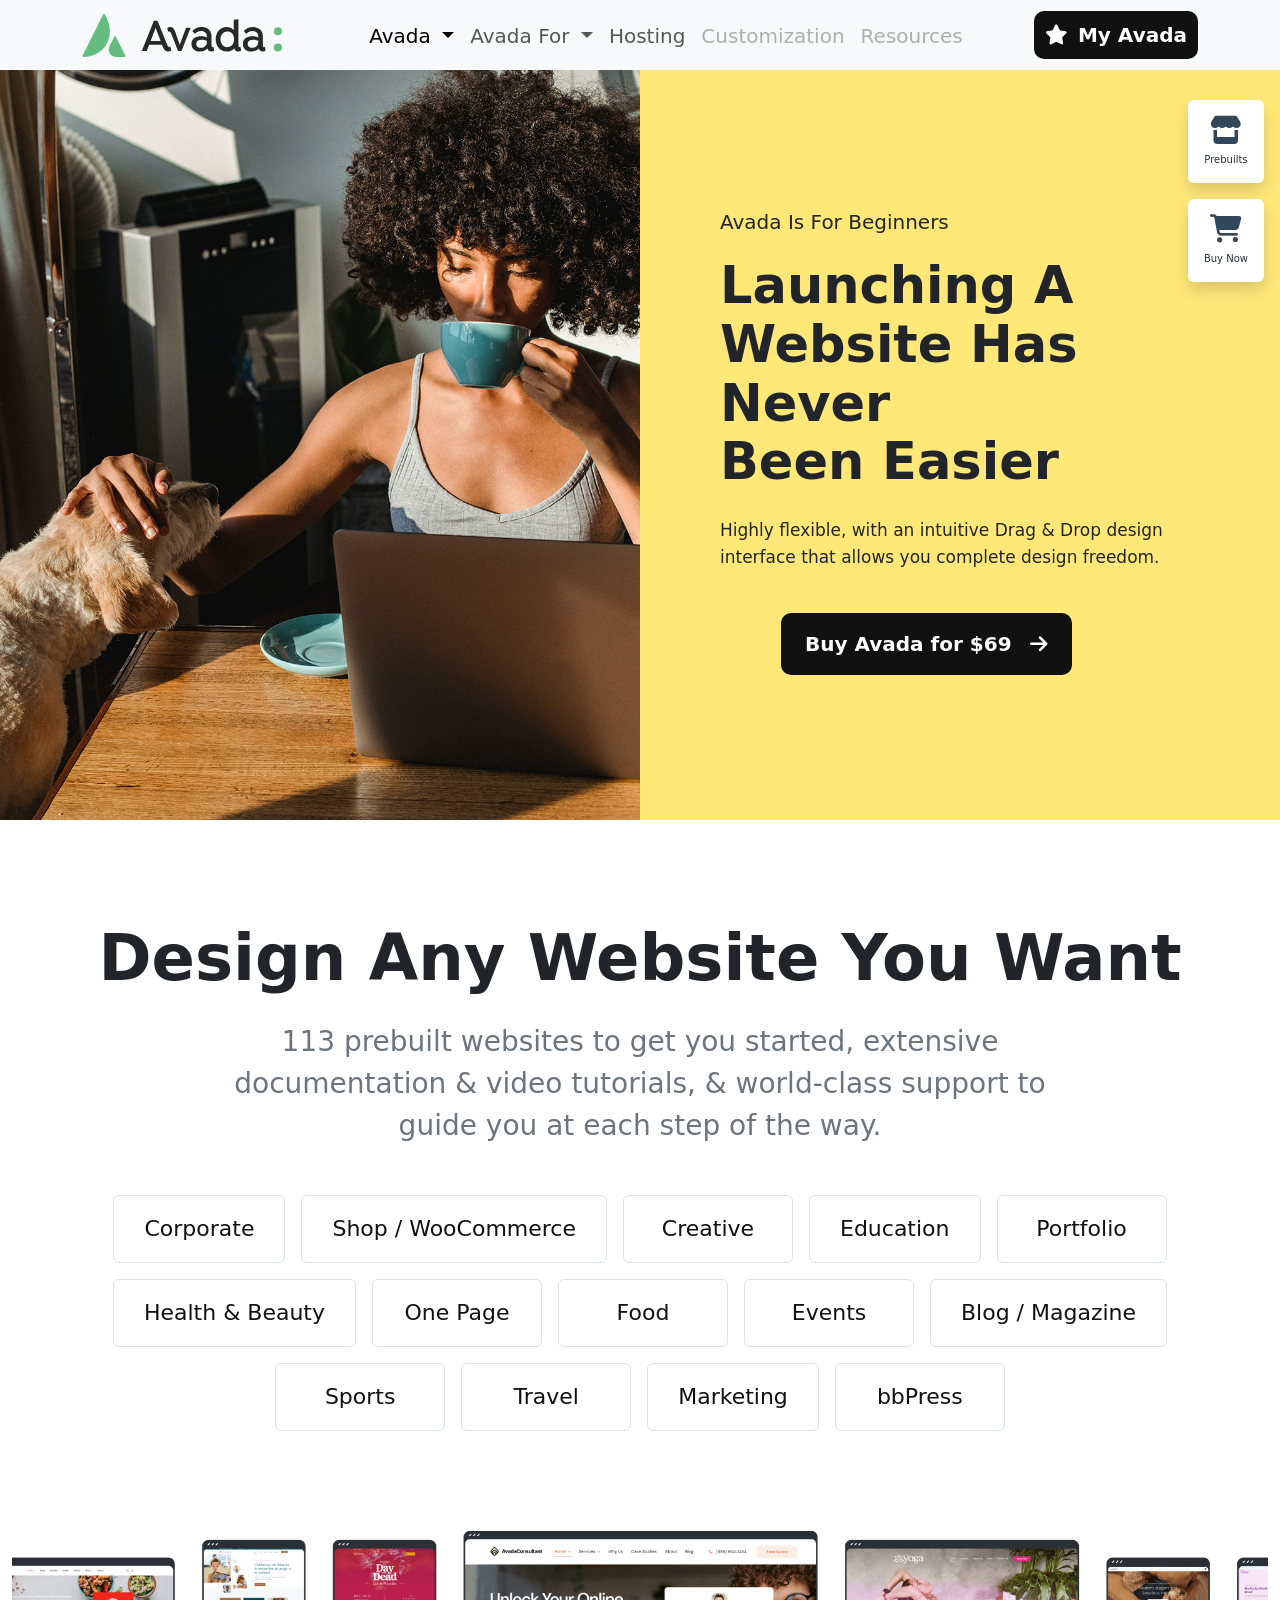
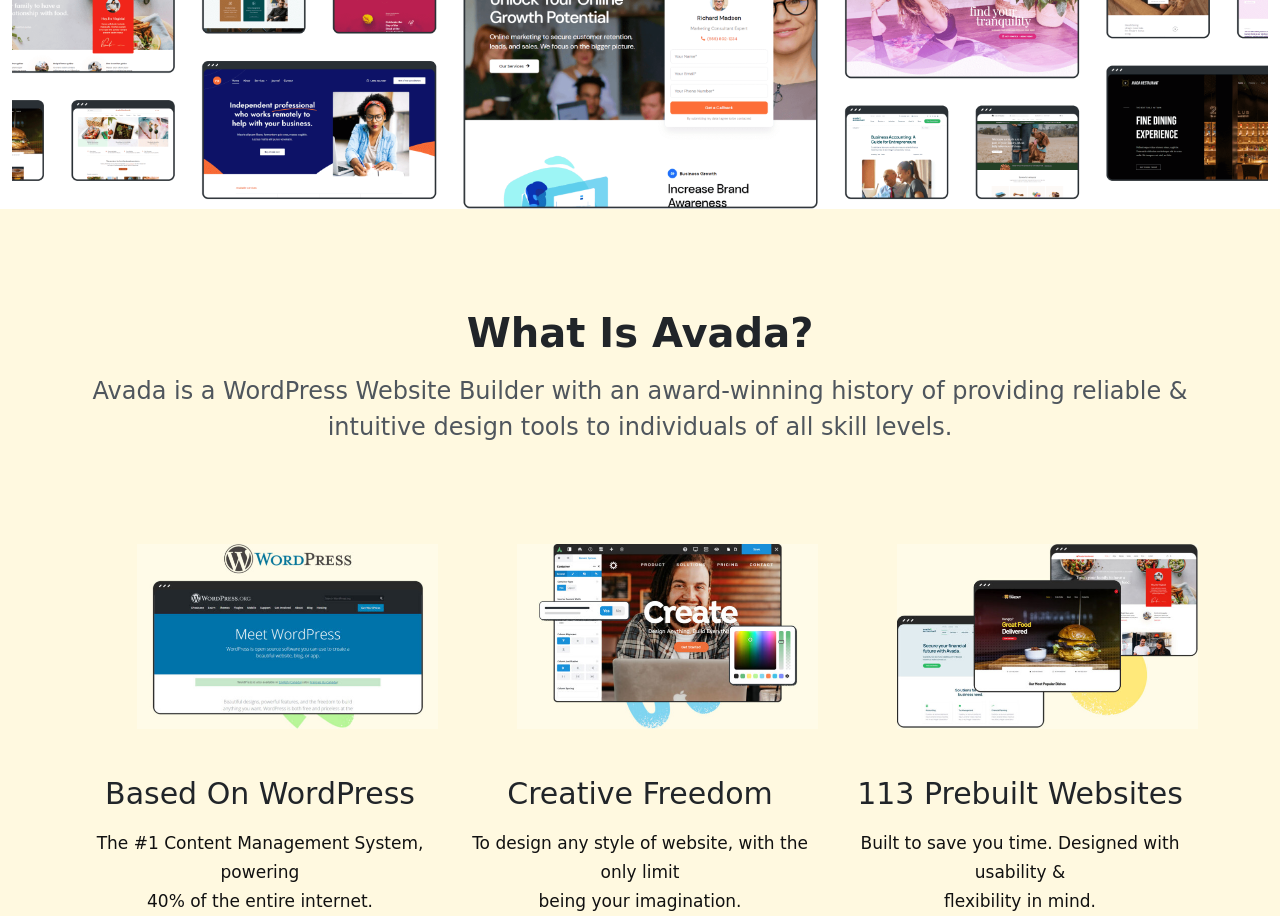
==== beginners.html @ c887afa1 "upadte new page" ====
<!Doctype html>
<html lang="en">

<head>
    <meta charset="utf-8">
    <meta name="viewport" content="width=device-width, initial-scale=1">
    <meta name="description"
        content="Avada - The #1 Selling WordPress Theme. Build beautiful, professional websites with ease. Trusted by over 1,000,000 users.">
    <meta name="keywords" content="Avada, WordPress Theme, Website Builder, Drag and Drop Builder, Responsive Theme">
    <meta name="author" content="Anuj Kandari">
    <meta name="robots" content="index, follow">
    <meta name="theme-color" content="#4CAF50">

    <!-- Bootstrap CSS -->
    <link rel="stylesheet" href="https://cdnjs.cloudflare.com/ajax/libs/font-awesome/6.7.2/css/all.min.css">
    <link href="https://cdn.jsdelivr.net/npm/bootstrap@5.0.2/dist/css/bootstrap.min.css" rel="stylesheet">
    <link rel="stylesheet" href="css/style.css">

    <title>Avada | Website Builder For WordPress & eCommerce Preview - ThemeForest</title>
</head>

<body>

    <!--Navbar section start here -->
    <section>
        <nav class="navbar navbar-expand-lg navbar-light bg-light">
            <div class="container">
                <a class="navbar-brand" href="index.html"><img src="images/avada-logo-svg.svg" class="img-fluid"></a>
                <button class="navbar-toggler" type="button" data-bs-toggle="collapse"
                    data-bs-target="#navbarSupportedContent" aria-controls="navbarSupportedContent"
                    aria-expanded="false" aria-label="Toggle navigation">
                    <span class="navbar-toggler-icon"></span>
                </button>
                <div class="collapse navbar-collapse" id="navbarSupportedContent">
                    <ul class="navbar-nav m-auto mb-2 mb-lg-0">

                        <li class="nav-item dropdown">
                            <a class="nav-link dropdown-toggle active" href="#" id="avadaDropdown" role="button"
                                data-bs-toggle="dropdown" aria-expanded="false">
                                Avada
                            </a>

                            <div class="dropdown-menu p-4 border-0 shadow-lg rounded-4" style="min-width:1100px;">

                                <div class="row">

                                    <!-- Column 1 -->
                                    <div class="col-lg-4">
                                        <a href="live-visual-builder.html" class="text-decoration-none text-dark">
                                            <div class="d-flex mb-4">
                                                <i class="fa-solid fa-wand-magic-sparkles fs-3 me-3 text-success"></i>
                                                <div>
                                                    <h6 class="fw-bold mb-1">Live Visual Builder</h6>
                                                    <small class="text-muted">The only limit is your imagination</small>
                                                </div>
                                            </div>
                                        </a>
                                        <a href="header-builder.html" class="text-decoration-none text-dark">
                                            <div class="d-flex mb-4">
                                                <i class="fa-solid fa-window-maximize fs-3 me-3 text-primary"></i>
                                                <div>
                                                    <h6 class="fw-bold mb-1">Header Builder</h6>
                                                    <small class="text-muted">Build custom header layouts</small>
                                                </div>
                                            </div>
                                        </a>
                                        <a href="footer-builder.html" class="text-decoration-none text-dark">
                                            <div class="d-flex mb-4">
                                                <i class="fa-solid fa-bars fs-3 me-3 text-danger"></i>
                                                <div>
                                                    <h6 class="fw-bold mb-1">Footer Builder</h6>
                                                    <small class="text-muted">Create a footer from scratch</small>
                                                </div>
                                            </div>
                                        </a>
                                        <a href="form-builder.html" class="text-decoration-none text-dark">
                                            <div class="d-flex">
                                                <i class="fa-solid fa-file-lines fs-3 me-3 text-warning"></i>
                                                <div>
                                                    <h6 class="fw-bold mb-1">Form Builder</h6>
                                                    <small class="text-muted">Forms that work effectively</small>
                                                </div>

                                            </div>
                                        </a>
                                        <a href="setup-wizard.html" class="text-decoration-none text-dark">
                                            <div class="d-flex">
                                                <i class="fa-solid fa-square-check fs-3 me-2"></i>
                                                <div>
                                                    <h6 class="fw-bold mb-1">Setup Wizard</h6>
                                                    <small class="text-muted">Build websites on the fly, and
                                                        fast</small>
                                                </div>

                                            </div>
                                        </a>
                                    </div>


                                    <!-- Column 2 -->
                                    <div class="col-lg-4">
                                        <a href="layout-builder.html" class="text-decoration-none text-dark">
                                            <div class="d-flex mb-4">
                                                <i class="fa-solid fa-layer-group fs-3 me-3 text-info"></i>
                                                <div>
                                                    <h6 class="fw-bold mb-1">Layout Builder</h6>
                                                    <small class="text-muted">Build stylish layouts</small>
                                                </div>
                                            </div>
                                        </a>
                                        <a href="mega-menu.html" class="text-decoration-none text-dark">
                                            <div class="d-flex mb-4">
                                                <i class="fa-solid fa-list fs-3 me-3 text-success"></i>
                                                <div>
                                                    <h6 class="fw-bold mb-1">Mega Menu Builder</h6>
                                                    <small class="text-muted">Build a custom mega menu</small>
                                                </div>
                                            </div>
                                        </a>
                                        <a href="woocommerce.html" class="text-decoration-none text-dark">
                                            <div class="d-flex mb-4">
                                                <i class="fa-solid fa-cart-shopping fs-3 me-3 text-primary"></i>
                                                <div>
                                                    <h6 class="fw-bold mb-1">WooCommerce Builder</h6>
                                                    <small class="text-muted">Start selling with Avada</small>
                                                </div>
                                            </div>
                                        </a>
                                        <a href="off-canvas.html" class="text-decoration-none text-dark">
                                            <div class="d-flex">
                                                <i class="fa-regular fa-rectangle-list me-3"></i>
                                                <div>
                                                    <h6 class="fw-bold mb-1">Off-Canvas Builder</h6>
                                                    <small class="text-muted">Captuer your visitors' attention</small>
                                                </div>
                                            </div>
                                        </a>
                                        <a href="performance-wizard.html" class="text-decoration-none text-dark">
                                            <div class="d-flex">
                                                <i class="fa-solid fa-bars-staggered me-3"></i>
                                                <div>
                                                    <h6 class="fw-bold mb-1">Performance Wizard</h6>
                                                    <small class="text-muted">Optimize your website easily</small>
                                                </div>
                                            </div>
                                        </a>
                                    </div>

                                    <!-- Column 3 -->
                                    <div class="col-lg-4">

                                        <div
                                            class="rounded-4 p-3 mb-3 bg-warning-subtle d-flex justify-content-between align-items-center">
                                            <div>
                                                <h6 class="fw-bold mb-1">Elements</h6>
                                                <small>150+ Design Elements</small>
                                            </div>
                                            <i class="fa-solid fa-cubes fs-2"></i>
                                        </div>

                                        <div
                                            class="rounded-4 p-3 mb-3 bg-success-subtle d-flex justify-content-between align-items-center">
                                            <div>
                                                <h6 class="fw-bold mb-1">Prebuilt Websites</h6>
                                                <small>113 Prebuilt Websites</small>
                                            </div>
                                            <i class="fa-solid fa-desktop fs-2"></i>
                                        </div>

                                        <div
                                            class="rounded-4 p-3 mb-3 bg-info-subtle d-flex justify-content-between align-items-center">
                                            <div>
                                                <h6 class="fw-bold mb-1">Avada Studio</h6>
                                                <small>639 Prebuilt Content Items</small>
                                            </div>
                                            <i class="fa-solid fa-laptop-code fs-2"></i>
                                        </div>

                                        <div
                                            class="rounded-4 p-3 bg-primary-subtle d-flex justify-content-between align-items-center">
                                            <div>
                                                <h6 class="fw-bold mb-1">What's New</h6>
                                                <small>Our latest Avada update</small>
                                            </div>
                                            <i class="fa-solid fa-star fs-2"></i>
                                        </div>

                                    </div>
                                    <div class=" col-12 mx-auto">
                                        <button class="button primary-btn w-100 py-4" type="button">
                                            Explore More Features
                                            <i class="fa-solid fa-arrow-right ms-2"></i>
                                        </button>
                                    </div>

                                </div>


                            </div>
                        </li>
                        <li class="nav-item">
                        <li class="nav-item dropdown">

                            <a class="nav-link dropdown-toggle" href="#" id="avadaForDropdown" role="button"
                                data-bs-toggle="dropdown" aria-expanded="false">
                                Avada For
                            </a>

                            <div class="dropdown-menu  avada-mega-menu p-3 border-0 shadow-lg rounded-3"
                                aria-labelledby="avadaForDropdown">

                                <!-- Beginners -->
                                <a href="#" class="d-flex align-items-center justify-content-between 
                                 text-decoration-none text-dark rounded-3 p-4 mb-3" style="background:#ffe879;">

                                    <div>
                                        <h3 class="mb-2">Beginners</h3>
                                        <p class="mb-0 rem-f">
                                            Create your own site with ease
                                        </p>
                                    </div>

                                    <img src="images/avada-for-beginners-menu.webp" class="img-fluid" width="110"
                                        alt="Beginners">
                                </a>


                                <!-- Marketers -->
                                <a href="#" class="d-flex align-items-center justify-content-between
                                  text-decoration-none text-dark rounded-3 p-4 mb-3" style="background:#b2f28f;">

                                    <div>
                                        <h3 class="mb-2">Marketers</h3>
                                        <p class="mb-0 rem-f">
                                            Grow your business fast
                                        </p>
                                    </div>

                                    <img src="images/avada-for-marketers-menu.webp" class="img-fluid" width="110"
                                        alt="Marketers">
                                </a>


                                <!-- Professionals -->
                                <a href="#" class="d-flex align-items-center justify-content-between
                                   text-decoration-none text-dark rounded-3 p-4" style="background:#78cde5;">

                                    <div>
                                        <h3 class="mb-2">Professionals</h3>
                                        <p class="mb-0 rem-f">
                                            Optimize your project workflow
                                        </p>
                                    </div>

                                    <img src="images/avada-for-professionals-menu.webp" class="img-fluid" width="110"
                                        alt="Professionals">
                                </a>

                            </div>

                        </li>
                        </li>

                        <li class="nav-item">
                            <a class="nav-link" href="#">Hosting</a>
                        </li>
                        <li class="nav-item">
                            <a class="nav-link disabled" href="#" tabindex="-1" aria-disabled="true"> Customization</a>
                        </li>
                        <li class="nav-item">
                            <a class="nav-link disabled" href="#" tabindex="-1" aria-disabled="true"> Resources</a>
                        </li>
                    </ul>
                    <div class="star">
                        <a href="#" class="star-btn">
                            <i class="fa-solid fa-star"></i>
                            My Avada
                        </a>
                    </div>
                </div>
            </div>
        </nav>
    </section>
    <!--Navbar section close here -->

    <!-- beginner section start here -->

    <section class="beginner-section">
        <div class="container-fluid p-0">
            <div class="row g-0">

                <div class="col-lg-6 beginner-image">
                </div>
                <div class="col-lg-6 beginner-content">
                    <div class="beginner-inner">
                        <p class="beginner-small-title">
                            Avada Is For Beginners
                        </p>
                        <h1>
                            Launching A<br>
                            Website Has Never<br>
                            Been Easier
                        </h1>
                        <p class="beginner-description">
                            Highly flexible, with an intuitive Drag & Drop design interface
                            that allows you complete design freedom.
                        </p>
                        <div class="btn">
                            <a href="#" class="btn-dark px-4 py-3 ms-md-5">
                                Buy Avada for $69
                                <i class="fa-solid fa-arrow-right ms-2"></i>
                            </a>
                        </div>
                    </div>
                </div>
            </div>
        </div>
    </section>

    <!-- beginner section end here -->

    <!-- begginner-design section start here -->

    <section class="begginer-design">
        <div class="container text-center">
            <h2 class="display-3 fw-bold mb-4">
                Design Any Website You Want
            </h2>
            <p class="fs-3 text-secondary mb-5 mx-auto w-75">
                113 prebuilt websites to get you started, extensive documentation &
                video tutorials, & world-class support to guide you at each step of the way.
            </p>

            <div class="d-flex flex-wrap justify-content-center gap-3">

                <a href="#" class="btn btn-light border category-btn">
                    <span class="button-text">
                        <span>Corporate</span>
                        <span>Corporate</span>
                    </span>
                </a>

                <a href="#" class="btn btn-light border category-btn">
                    <span class="button-text">
                        <span>Shop / WooCommerce</span>
                        <span>Shop / WooCommerce</span>
                    </span>
                </a>

                <a href="#" class="btn btn-light border category-btn">
                    <span class="button-text">
                        <span>Creative</span>
                        <span>Creative</span>
                    </span>
                </a>

                <a href="#" class="btn btn-light border category-btn">
                    <span class="button-text">
                        <span>Education</span>
                        <span>Education</span>
                    </span>
                </a>

                <a href="#" class="btn btn-light border category-btn">
                    <span class="button-text">
                        <span>Portfolio</span>
                        <span>Portfolio</span>
                    </span>
                </a>

                <a href="#" class="btn btn-light border category-btn">
                    <span class="button-text">
                        <span>Health &amp; Beauty</span>
                        <span>Health &amp; Beauty</span>
                    </span>
                </a>

                <a href="#" class="btn btn-light border category-btn">
                    <span class="button-text">
                        <span>One Page</span>
                        <span>One Page</span>
                    </span>
                </a>

                <a href="#" class="btn btn-light border category-btn">
                    <span class="button-text">
                        <span>Food</span>
                        <span>Food</span>
                    </span>
                </a>


                <a href="#" class="btn btn-light border category-btn">
                    <span class="button-text">
                        <span>Events</span>
                        <span>Events</span>
                    </span>
                </a>

                <a href="#" class="btn btn-light border category-btn">
                    <span class="button-text">
                        <span>Blog / Magazine</span>
                        <span>Blog / Magazine</span>
                    </span>
                </a>


                <a href="#" class="btn btn-light border category-btn">
                    <span class="button-text">
                        <span>Sports</span>
                        <span>Sports</span>
                    </span>
                </a>

                <a href="#" class="btn btn-light border category-btn">
                    <span class="button-text">
                        <span>Travel</span>
                        <span>Travel</span>
                    </span>
                </a>

                <a href="#" class="btn btn-light border category-btn">
                    <span class="button-text">
                        <span>Marketing</span>
                        <span>Marketing</span>
                    </span>
                </a>

                <a href="#" class="btn btn-light border category-btn">
                    <span class="button-text">
                        <span>bbPress</span>
                        <span>bbPress</span>
                    </span>
                </a>
            </div>
    </section>

    <!--begginner-design section end here -->

    <!--Image section start here -->

    <sections class="py-5">
        <div class="container-fluid">
            <div class="row">
                <div class="col-md-12">
                    <img src="images/demo-banner-5.webp" class="img-fluid" alt="">
                </div>
            </div>
        </div>
        </section>

        <!-- Image section end here-->

        <!--Avada-image section start here -->

        <section class="avada-imgs">
            <div class="container">
                <div class="row">
                    <div class="col-12">
                        <h2 class="fs-1 text-center fw-bold mb-3">What Is Avada?</h2>
                        <p class="fs-4 text-center f-color mb-5">Avada is a WordPress Website Builder with an
                            award-winning history of providing reliable & <br> intuitive design tools to individuals of
                            all
                            skill levels.</p>
                    </div>
                </div>
                <div class="row row-cols-3 pt-5">
                    <div class="col">
                        <div class="hero-title">
                            <img src="images/wordpress-8-600x369.jpg" class="card-img-top"
                                alt="wordpress_image_begginner">
                            <div class="card-body">
                                <h3 class="card-title text-center mt-4">Based On WordPress</h3>

                                <p class="card-text text-center  mt-3">The #1 Content Management System, powering <br>
                                    40% of
                                    the entire internet.
                                </p>
                            </div>
                        </div>
                    </div>
                    <div class="hero-title">
                        <div class="col">
                            <img src="images/creative-freedom-600x369.jpg" class="card-img-top"
                                alt="creative-freedom-image">
                            <div class="card-body">
                                <h3 class="card-title text-center mt-4">Creative Freedom</h3>
                                <p class="card-text text-center  mt-3">To design any style of website, with the only
                                    limit <br> being your imagination.
                                </p>
                            </div>
                        </div>
                    </div>
                    <div class="hero-title">
                        <div class="col">
                            <img src="images/prebuilt-2-600x369.jpg" class="card-img-top" alt="prebuilt_image">
                            <div class="card-body">
                                <h3 class="card-title text-center mt-4">113 Prebuilt Websites</h3>
                                <p class="card-text text-center mt-3">Built to save you time. Designed with usability &
                                    <br>
                                    flexibility in mind.
                                </p>
                            </div>
                        </div>
                    </div>
                </div>
            </div>
        </section>

        <!-- Avada-image section end here -->

        <!-----------------------------------------------------------  new  code start here ------------------------------------------------>

        <!-- Floating Sidebar Start here -->
        <section>

            <div class="floating-bar position-fixed end-0  me-3">

                <a href="#"
                    class="float-box d-flex flex-column align-items-center justify-content-center bg-white rounded shadow text-decoration-none p-3 mb-3">
                    <i class="fa-solid fa-store fs-3"></i>
                    <span class="small mt-2">Prebuilts</span>
                </a>

                <a href="#"
                    class="float-box d-flex flex-column align-items-center justify-content-center bg-white rounded shadow text-decoration-none p-3">
                    <i class="fa-solid fa-cart-shopping fs-3"></i>
                    <span class="small mt-2">Buy Now</span>
                </a>

            </div>

        </section>
        <!-- Floating Sidebar close here -->

        <!-- footer section start here -->
        <!-- <footer class="footer bg-dark text-white">
        <div class="container">
            <div class="row gy-5">
                <div class="col-lg-3 col-md-6"> -->
        <!-- Logo -->
        <!-- <div class="footer-col footer-logo">
                        <a href="#">
                            <img src="images/avada-logo-light-svg.svg" alt="Avada Logo">
                        </a>

                        <img src="images/avada-million-sales-milestone-ribbon-small-200x67.webp" alt="1 Million Users">
                    </div>

                </div>

                <div class="col-lg-3 col-md-6"> -->
        <!-- Links -->
        <!-- <div class="footer-col">
                        <div class="footer-link">
                            <ul>
                                <li><a href="#">Help Center</a></li>
                                <li><a href="#">Avada Studio</a></li>
                                <li><a href="#">Prebuilt Websites</a></li>
                                <li><a href="#">Reviews</a></li>
                                <li><a href="#">Submit A Ticket</a></li>
                            </ul>
                        </div>
                    </div>
                </div>

                <div class="col-lg-3 col-md-6"> -->
        <!-- Links -->
        <!-- <div class="footer-col">
                        <div class="footer-link">
                            <ul>
                                <li><a href="#">About Us</a></li>
                                <li><a href="#">Careers</a></li>
                                <li><a href="#">Support Policy</a></li>
                                <li><a href="#">Terms And Conditions</a></li>
                                <li><a href="#">Privacy Policy</a></li>
                            </ul>
                        </div>
                    </div>

                </div>

                <div class="col-lg-3 col-md-6"> -->
        <!-- Newsletter -->
        <!-- <div class="footer-col newsletter">

                        <p>
                            Sign up to our newsletter and get all of the latest
                            news and updates.
                        </p>

                        <form class="subscribe-form">
                            <input type="email" placeholder="Your email *">
                            <button type="submit">Subscribe</button>
                        </form>
                    </div>
                </div>
            </div> -->
        <!--copyright raw-->

        <!-- <div class="row align-items-center pt-5 mt- border-top">

                <div class="col-lg-8 text-center text-lg-end"> -->
        <!-- Copyright -->
        <!-- <div class="footer-bottom">
                        <div class="copyright">
                            © Copyright 2012–2026 .
                            <a href="#">Avada</a> is a
                            <a href="#">Website Builder</a> for
                            <a href="#">WordPress</a> and
                            <a href="#">eCommerce</a>
                            All Rights Reserved .
                            Developed by <a href="#">ThemeFusion</a>
                        </div>
                    </div>
                </div>

                <div class="col-lg-4 text-center text-lg-start"> -->
        <!-- Social Icons -->
        <!-- <div class="social-icons">
                        <a href="#"><i class="fa-brands fa-facebook-f"></i></a>
                        <a href="#"><i class="fa-brands fa-x-twitter"></i></a>
                        <a href="#"><i class="fa-brands fa-instagram"></i></a>
                        <a href="#"><i class="fa-brands fa-youtube"></i></a>
                    </div>
                </div>

            </div>
        </div>

    </footer> -->
        <!-- footer section start here -->

        <!-- Optional JavaScript; choose one of the two! -->

        <!-- Option 1: Bootstrap Bundle with Popper -->
        <script src="https://cdn.jsdelivr.net/npm/bootstrap@5.0.2/dist/js/bootstrap.bundle.min.js"></script>
        <script src="script/script.js"></script>

        <!-- Option 2: Separate Popper and Bootstrap JS -->
        <!--
    <script src="https://cdn.jsdelivr.net/npm/@popperjs/core@2.9.2/dist/umd/popper.min.js" integrity="sha384-IQsoLXl5PILFhosVNubq5LC7Qb9DXgDA9i+tQ8Zj3iwWAwPtgFTxbJ8NT4GN1R8p" crossorigin="anonymous"></script>
    <script src="https://cdn.jsdelivr.net/npm/bootstrap@5.0.2/dist/js/bootstrap.min.js" integrity="sha384-cVKIPhGWiC2Al4u+LWgxfKTRIcfu0JTxR+EQDz/bgldoEyl4H0zUF0QKbrJ0EcQF" crossorigin="anonymous"></script>
    -->
</body>

</html>
---- css/style.css ----
* {
    padding: 0;
    margin: 0;
    box-sizing: border-box;
}

body {
    text-decoration: none;
    background-color: #fff;
}

.navbar-brand img {
    width: 200px;
    height: auto;
}

.nav-item {
    font-size: 20px;
}

.col-md-5 h1 {
    font-size: 69px;
    font-weight: bold;
    color: #000;
}

.col-md-5 p {
    font-size: 21px;
    margin-top: 25px;
}

#typing {
    color: #050000;
    display: inline-block;
    transition: .4s;
}


.star {
    text-align: right;
}

.star-btn {
    display: inline-flex;
    gap: 10px;
    align-items: center;
    padding: 9px 11px;
    background: #111;
    color: #fff;
    text-decoration: none;
    font-size: 20px;
    font-weight: bold;
    border-radius: 10px;
}

.star a:hover {
    color: #fff;
}

.star-btn i {
    transition: none;
    color: #fff;
}

.star-btn:hover i {
    animation: arrowMove .5s ease;
}

@keyframes arrowMove {

    0% {
        transform: translateX(0);
        opacity: 1;
    }

    45% {
        transform: translateX(18px);
        opacity: 0;
    }

    46% {
        transform: translateX(-18px);
        opacity: 0;
    }

    100% {
        transform: translateX(0);
        opacity: 1;
    }

}


.start {
    text-align: left;
}

.btn-start {
    display: inline-flex;
    gap: 10px;
    align-items: center;
    padding: 16px 17px;
    background: #111;
    color: #fff;
    text-decoration: none;
    font-size: 25px;
    font-weight: bold;
    border-radius: 10px;
    margin-top: 30px;
}

.btn-start i {
    transition: none;
    color: #fff;
}

.btn-start:hover i {
    animation: arrowMove .5s ease;
}

@keyframes arrowMove {

    0% {
        transform: translateX(0);
        opacity: 1;
    }

    45% {
        transform: translateX(18px);
        opacity: 0;
    }

    46% {
        transform: translateX(-18px);
        opacity: 0;
    }

    100% {
        transform: translateX(0);
        opacity: 1;
    }

}

.reviews {
    display: flex;
    gap: 60px;
    margin-top: 50px;
    flex-wrap: wrap;
}

.review-box h2 {
    font-size: 45px;
    font-weight: 700;
    color: #000;
}

.review-box p {
    font-size: 22px;
    color: #111;
    margin-top: 10px;
}

.floating-bar {
    top: 100px;
    right: 20px;
    z-index: 999;
}

.floating-bar span {
    font-size: 10px;
    color: #2a3035;
}


.floating-bar a {
    color: #33475b;

}

.float-box i {
    transition: none;

}

.float-box:hover i {
    animation: floatBox .5s ease;
}

@keyframes floatBox {

    0% {
        transform: translateX(0);
        opacity: 1;
    }

    45% {
        transform: translateX(18px);
        opacity: 0;
    }

    46% {
        transform: translateX(-18px);
        opacity: 0;
    }

    100% {
        transform: translateX(0);
        opacity: 1;
    }

}

.marketing {
    padding-top: 100px;
}

.mar_box {
    max-width: 360px;
    width: 100%;
    background: #ffe979;
    padding: 25px;
    text-align: center;
    font-weight: bold;
    font-size: 25px;
    border-radius: 10px;
    cursor: pointer;
    transition: all .4s ease;
    transform: scale(1);
}

.mar_box:hover {
    transform: translateY(-12px);
}

.mar_img {
    max-width: 350px;
    width: 100%;
    height: 320px;
    margin: auto;
}

.mar_img img {
    width: 100%;
    height: 100%;
    object-fit: contain;
}

.mar_tab {
    display: flex;
    flex-wrap: wrap;
    align-items: center;
    justify-content: center;
    text-align: center;
    gap: 10px;
    margin-top: 20px;
}

.mar_tab a {
    border: 2px solid #e0bb00;
    border-radius: 12px;
    padding: 10px;
    color: #111;
    font-weight: 600;
    font-size: 16px;
    text-decoration: none;
    background-color: #e0bb00;
}

.mar_box.bg_02 {
    background-color: #b7f598;
}

.mar_box.bg_02 .mar_tab a {
    background-color: #65ba3b;
    border: 2px solid #65ba3b;
}

.mar_box.bg_03 {
    background-color: #7ed5f0;
}

.mar_box.bg_03 .mar_tab a {
    background-color: #1698c0;
    border: 2px solid #1698c0;
}

.product-section .nav-pills .nav-link.active,
.product-section .nav-pills .show>.nav-link {
    color: #000;
    background-color: #ccc;
}

.banner a:hover {
    color: #fff;
}

.design {
    padding-top: 100px
}

.design-banner {
    text-align: center;
}

.design-banner img {
    width: 80px;
    margin: auto
}

.design-banner h2 {
    margin-top: 20px;
    font-size: 55px;
    font-weight: bold;
}

.design-banner p {
    margin-top: 20px;
    font-size: 22px;
}

.design-banner img:hover {
    animation: logoHover .4s ease;
}

@keyframes logoHover {

    0% {
        transform: translateX(0);
        opacity: 1;
    }

    45% {
        transform: translateX(30px);
        opacity: 0;
    }

    46% {
        transform: translateX(-30px);
        opacity: 0;
    }

    100% {
        transform: translateX(0);
        opacity: 1;
    }

}

.product-section {
    padding-top: 45px;
}

.product-section .nav-pills .nav-link {
    font-weight: bold;
    margin-bottom: 30px;
    font-size: 17px;
    background: #fff;
    border-radius: 5.25rem;
    color: #333;
}

.builder {
    padding-top: 55px;
}

.builder-text h2 {
    text-align: center;
    font-weight: bold;
    font-size: 50px;
    margin-bottom: 30px;

}

.builder-text p {
    text-align: center;
    font-size: 20px;
}

.element {
    padding: 60px;
}


.element-text h3 {
    font-size: 35px;
    margin-top: 30px;
    margin-bottom: 20px;
}

.element-text p {
    font-size: 18px;
    margin-bottom: 35px;
}

.discover-btn {
    display: inline-flex;
    gap: 10px;
    align-items: center;
    padding: 13px 13px;
    background: #111;
    color: #fff;
    text-decoration: none;
    font-size: 22px;
    font-weight: bold;
    border-radius: 10px;
    margin-top: 45px;
}

.discover-btn i {
    transition: none;
    color: #fff;
}

.discover-btn:hover i {
    animation: arrowMove .5s ease;
}

@keyframes arrowMove {

    0% {
        transform: translateX(0);
        opacity: 1;
    }

    45% {
        transform: translateX(18px);
        opacity: 0;
    }

    46% {
        transform: translateX(-18px);
        opacity: 0;
    }

    100% {
        transform: translateX(0);
        opacity: 1;
    }

}

.element a:hover {
    color: #fff;
}

.discover {
    text-align: center;
    margin: auto;
}

.trust {
    position: relative;
}

.trust::before {
    content: '';
    background: url(/images/shape-bg-9.svg) no-repeat;
    width: 230px;
    height: 230px;
    position: absolute;
}

.background-img p {
    font-size: 22px;
    text-align: center;
    padding-bottom: 100px;
}

.background-img h2 {
    font-size: 48px;
    font-weight: bold;
    margin-bottom: 30px;
    text-align: center;
    line-height: 1.17;
    padding-top: 100px;
}

.document p {
    font-size: 17px;
    line-height: 1.2;
    margin-bottom: 100px;

}

.document h3 {
    font-size: 22px;
    margin-bottom: 30px;

}

.comoom-h img {
    height: 120px;
    margin-bottom: 30px;
}

.team-banner {
    position: relative;
}

/* .team-banner img {
    width: 100%;
    position: absolute;
    right: 113px;
} */

.team-text {
    background: #FFE979;
    padding: 45px;
    min-height: 100%;
    display: flex;
    flex-direction: column;
    justify-content: center;
}

.team-text p {
    font-size: 22px;
    line-height: 1.8;
    color: #222;
}

.square-bird {
    display: flex;
    align-items: center;
    /* gap:20px; */
}

.square-bird img {
    width: 80px;
}

.square-bird h3 {
    font-size: 20px;
    margin-bottom: 8px;
}

.square-bird a {
    font-size: 18px;
}

.faq {
    padding-top: 100px;
}

.question-text h2 {
    font-size: 42px;
    font-weight: 700;
    text-align: center;
    margin-bottom: 75px;
}

.web-display {
    flex-direction: column;
    padding-top: 100px;
}

.web-display .container,
.container-lg,
.container-md,
.container-sm,
.container-xl {
    background-color: #b7f598;
    padding: 35px;
}

.web-display .display-5 {
    font-size: 40px;
    margin-left: 60px;
}

.web-display .lead {
    font-size: 18px;
    font-weight: 400;
    margin-left: 60px;
}

.web-display .text-secondary {
    color: #000 !important;
}

.btn {
    text-align: right;
}

.btn-dark {
    border-radius: 20px;
    display: inline-flex;
    gap: 10px;
    align-items: center;
    padding: 9px 11px;
    margin-left: 55px;
    background: #111;
    color: #fff;
    text-decoration: none;
    font-size: 20px;
    font-weight: bold;
    border-radius: 10px;
}

.btn a:hover {
    color: #fff;
}

.btn-dark i {
    transition: none;
    color: #fff;
}

.btn-dark:hover i {
    animation: arrowMove .5s ease;
}

@keyframes arrowMove {

    0% {
        transform: translateX(0);
        opacity: 1;
    }

    45% {
        transform: translateX(18px);
        opacity: 0;
    }

    46% {
        transform: translateX(-18px);
        opacity: 0;
    }

    100% {
        transform: translateX(0);
        opacity: 1;
    }

}

.build-banner img {
    width: 100px;
}

.bg-dark {
    background-color: #000 !important;
}

.footer-link li a {
    color: #fff;
    text-decoration: none;

}

.footer-col ol,
ul {
    list-style: none;
}



.footer-copy li a {
    text-decoration: none;
}

.footer-bottom a {
    color: #fff;
    text-decoration: underline;
}

.copyright {
    font-size: 11px;
}

.social-icons a {
    color: #fff;

}

.social-icons {
    margin-left: 65px;
}

.border-top {
    border-top: 1px solid #000 !important;
}

.social-icons a:hover {
    color: #65ba3b;
}

.footer-link a:hover {
    color: #65ba3b;
}

.footer-bottom a:hover {
    color: #65ba3b;
}

.subscribe-form {
    display: flex;
}

.subscribe-form :where(button, input) {
    background: #fff;
    padding: 5px 10px;
    border: 0;
}

.subscribe-form button {
    background: #1698c0;
    color: #fff;
}

.subscribe-form button:hover {
    background-color: #65ba3b;
}

.dropdown-menu {
    border: none;
    box-shadow: 0 10px 25px rgba(0, 0, 0, .15);
}

/* .dropdown-menu h6{
    font-weight:700;
    margin-bottom:15px;
}

.dropdown-item{
    padding:8px 0;
} */

/* ===========================
   Avada Mega Menu
=========================== */

.dropdown-menu {
    width: 1100px;
    left: 230px !important;
    right: auto;
    transform: translateX(-50%);
}

/* Left & Middle Items */

.dropdown-menu .d-flex {
    transition: .3s;
    cursor: pointer;
    border-radius: 12px;
    padding: 10px;
}

.dropdown-menu .d-flex:hover {
    background: #f8f9fa;
    transform: translateX(8px);
}

.dropdown-menu h6 {
    font-size: 17px;
    font-weight: 600;
    margin-bottom: 5px;
}

.dropdown-menu small {
    font-size: 13px;
    color: #666;
}

/* Right Side Cards */

.dropdown-menu .rounded-4 {
    border-radius: 18px !important;
    transition: .3s;
    cursor: pointer;
}

.dropdown-menu .rounded-4:hover {
    transform: translateY(-6px);
    box-shadow: 0 15px 35px rgba(0, 0, 0, .15);
}

/* Icons */

.dropdown-menu i {
    transition: .3s;
}

.dropdown-menu .d-flex:hover i {
    transform: scale(1.15);
}

.builder-section {
    padding-top: 25px;
    /* background-color: #FFE979; */
}

.builder-section .align-items-center {
    align-items: center !important;
    background-color: #ffe979;
}

.builder-contant h2,
.website-assets h2 {
    font-weight: 700;
    font-size: 40px;
}

.builder-img img {
    padding-top: 55px;
    margin-right: 50px;
}

.builder-contant p {
    font-weight: 400;
    font-size: 18px;
    margin-top: 20px;
    color: #111;
}

.explainer-btn {
    display: inline-flex;
    gap: 10px;
    align-items: center;
    padding: 14px 20px;
    background: #111;
    color: #fff;
    text-decoration: none;
    font-size: 20px;
    font-weight: bold;
    border-radius: 14px;
    margin-top: 20px;
}

.btn-explainer a:hover {
    color: #fff;
    background-color: #333;
}

.btn-explainer i {
    transition: none;
    color: #fff;
}

.btn-explainer :hover i {
    animation: CIRCLEPLAY .4s ease;
}

@keyframes CIRCLEPLAY {

    0% {
        transform: translateX(0);
        opacity: 1;
    }

    45% {
        transform: translateX(30px);
        opacity: 0;
    }

    46% {
        transform: translateX(-30px);
        opacity: 0;
    }

    100% {
        transform: translateX(0);
        opacity: 1;
    }

}

.gride-card {
    padding-top: 150px;
}

.gride-card .card-img,
.card-img-bottom,
.card-img-top {
    width: 100%;
    padding-left: 55px;
}

.image-frame {
    padding-top: 200px;
}

.image-text h2 {
    text-align: center;
    font-size: 40px;
    font-weight: 700;
}

.image-text p {
    font-size: 22px;
    color: #111;
    margin-top: 20px;
    text-align: center;
}

.visual-image img {
    padding-top: 55px;
}

.intuitive {
    padding-top: 150px;
    padding-bottom: 250px;
}

.image-footer {
    padding-top: 150px;
    padding-bottom: 260px;
    position: relative;

}

.image-footer .align-items-center {
    align-items: center !important;
    background-color: #ffe979;
}

.footer-bg {
    padding-top: 100px;
    background: #000;
    color: #fff;
}

.bannercont {
    position: absolute;
    bottom: -40px;
    left: 0;
    right: 0;
}

.design-header {
    padding-top: 150px;
}

.design-image {
    text-align: center;
}

.design-image img {
    width: 55px;
    margin: auto;
    padding-bottom: 20px;
}

.header-image {
    padding-top: 55px;
    padding-bottom: 350px;
}

.button {
    text-align: center;
}

.primary-btn {

    text-align: center;
    padding: 14px 20px;
    background: #fff;
    color: #000;
    text-decoration: none;
    font-size: 16px;
    font-weight: bold;
    margin-top: 20px;
    ;
    align-items: center;
}

.primary-btn:hover {
    background-color: #b7f598;
}

/* .primary-btn i{
     transition: none;
     color: #fff;
} */

.primary-btn i:hover {
    animation: ArrowMove .4s ease;
}

@keyframes ArrowMove {

    0% {
        transform: translateX(0);
        opacity: 1;
    }

    45% {
        transform: translateX(30px);
        opacity: 0;
    }

    46% {
        transform: translateX(-30px);
        opacity: 0;
    }

    100% {
        transform: translateX(0);
        opacity: 1;
    }

}

.design-image img:hover {
    animation: logoHover .4s ease;
}

@keyframes logoHover {

    0% {
        transform: translateX(0);
        opacity: 1;
    }

    45% {
        transform: translateX(30px);
        opacity: 0;
    }

    46% {
        transform: translateX(-30px);
        opacity: 0;
    }

    100% {
        transform: translateX(0);
        opacity: 1;
    }

}

.hero-title p {
    font-size: 17px;
    color: #111;
}

.form {
    padding-top: 100px;
}

.form-bg {
    background: hsl(48 106% 92% / 1);
}

.form-img img {
    padding-top: 70px;
    padding-bottom: 100px;
}

.form-title h2 {
    font-size: 55px;
}

.form-box {
    padding-bottom: 200px;
}


.design-header .btn-dark {
    margin-left: 0;
    display: block;
    width: 100%;
    text-align: center;
}


.form-range {
    width: 100%;
    height: 75px;
    text-align: center;
}

.form-num {
    padding: 15px 10px 15px 11px;
    width: 8%;
}

.rating {
    display: flex;
    gap: 3px;
}

.rating i {
    font-size: 14px;
    color: #000;
    cursor: pointer;
}

.rating i.active {
    color: #3da985;
}

.hero-text {
    font-size: 55px;
}

.freedom {
    padding-top: 150px;
}

.fs-20 {
    font-size: 50px;
}

.fs-22 {
    font-size: 21px;
}

.additional {
    padding-top: 150px;
    padding-bottom: 50px;
}

.font {
    font-size: 20px;
}

.layout-img {
    max-width: 500px;
    /* height: 200px; */
}

.layout-img img {
    width: 100%;
    height: auto;
}

.m-left {
    margin-left: 185px;
}

.icon {
    font-size: 30px;
}

.avada-cta {
    padding-top: 100px;
}

.layoutcta-img {
    max-width: 520px;
}

.layoutcta-img img {
    max-width: 100%;
    height: auto;
}

#repeatTyping {
    color: #000;
    display: inline-block;
    transition: .3s;
}

.avada-cta a,
.canvas-off a,
.fold-optimization a {
    color: #000;
}

.avada-cta a:hover,
.canvas-off a:hover,
.fold-optimization a:hover {
    color: #65bd7d;
}

.entire-website {
    padding: 100px;
}

.m-size {
    max-width: 250px;
}

.m-size img {
    width: 100%;
    height: auto;
}

.m-top {
    padding-top: 100px;
}

.entire-website a {
    color: #000;
    text-decoration: underline;
}

.line-btn {
    text-align: center;
    margin-right: 45px;
}

.line-btn a:hover {
    color: #65ba3b;
}

.design-control {
    padding-top: 100px;
    background: #ebffe1;
}

.full-design {
    padding-top: 100px;
    background: #ebffe1;
}

.m-bottom {
    margin-bottom: 100px;
}

.full-design .nav-pills .nav-link.active,
.nav-pills .show>.nav-link {
    color: #000;
    background-color: #fff;
}

.full-design .nav-link {
    color: #000;
    font-size: 21px;
    margin-top: 55px;
}

.tools-web {
    padding-top: 100px;
}

.tool-f {
    font-size: 13px;
}

.tool-img {
    max-width: 400px;
    margin-left: 15%;
}

.tool-img img,
.tools-img img {
    width: 100%;
    height: auto;
}

.workflow-title {
    position: relative;
    top: -17px;
}

.box {
    width: 255px;
    margin: 0;
    border: 1px solid #ebfaff;
    padding: 25px;
    text-align: center;
    border-radius: 6px;
}

.box-blue {
    background: #ebfaff;
}

.box-yellow {
    background: #fff9e0;
}

.box h4 {
    font-size: 20px;
}

.box p {
    font-size: 14px;
}

.tools-web a {
    color: #000;
    text-decoration: underline;
}

.box-flex {
    display: flex;
    justify-content: center;
    gap: 20px;
}

.tools-img {
    max-width: 400px;
}

.duo {
    width: 255px;
    margin: 0;
    border: 1px solid #ebfaff;
    padding: 25px;
    text-align: center;
    border-radius: 6px;
}

.duo-blue {
    background: #ebfaff;
}

.duo-yellow {
    background: #fff9e0;
}

.duo h4 {
    font-size: 20px;
}

.duo p {
    font-size: 14px;
}

.duo-flex {
    display: flex;
    justify-content: center;
    gap: 20px;
}

.data-text {
    margin-left: 7.6rem;
}

.menu-img {
    max-width: 475px;
}

.menu-img img {
    width: 100%;
}

.m-20 {
    margin-left: 20%;
}

.menu-contant h2 {
    font-size: 32px;
    font-weight: 700;
}

.menu-contant p {
    font-weight: 400;
    font-size: 15px;
}

.shadow-box {
    height: 100%;
    padding: 30px !important;
    border: 1px solid #f1f1f1;
}

.card-img-top {
    width: 100%;
    height: 190px;
    object-fit: contain;
}

.card-body {
    padding: 20px 0 0;
}

.card-title {
    font-size: 30px;
    line-height: 1.25;
}

.card-text {
    font-size: 15px;
    line-height: 1.7;
}

.gride-card .card-img-top {
    width: 100%;
    padding-left: 0px;
}

.f-color {
    color: #4f565d;
}

/* .flexible-menu{
    max-width: 400px;
    margin: auto;
}
.flexible-menu img{
    width: 100%;
} */
.left-m {
    margin-left: 30px;
}

.flexible {
    padding-top: 100px;
    padding-bottom: 100px;
}

.four-card {
    padding-top: 100px;
    padding-bottom: 100px;
}

.card-image,
.wooCommerce {
    width: 600px;
    max-width: 100%;
    height: auto;
}

.shope {
    padding-top: 100px;
    background-color: #143876;
    color: #fff;
}

#repeatTyping {
    color: #fff;
    display: inline-block;
    transition: .3s;
}

.woocommerce {
    padding-top: 100px;
}

/* .website-card {
    text-align: center;
} */

.website-img {
    width: 100%;
    max-width: 500px;
    display: block;
    margin: auto;
    /* border: 1px solid #333;
    border-radius: 6px; */
}

.website-card a {
    text-decoration: underline;
}

.wooCommerce img {
    max-width: 500px;
}

.canvas-off {
    padding-top: 100px;
}

.six--box {
    padding-top: 100px;
    padding-bottom: 100px;
}

.imgs {
    max-width: 300px;
    /* height: 200px; */
}

.imgs img {
    width: 100%;
    height: auto;
}

.f-rem {
    font-size: 1.05rem;
}

.website-assets {
    padding-top: 60px;
    padding-bottom: 60px;
    background: #143876;
}

.website-contant h2 {
    color: #fff;
}

.website-contant p {
    color: #fff;
}

.fold-optimization {
    padding-top: 100px;
    padding-bottom: 100px;
}

.avada-mega-menu {
    width: 460px;
    padding: 20px !important;
}

.rem-f {
    font-size: 1.3rem;
}

.beginner-section {
    position: relative;
    width: 100%;
}

.beginner-image {
    min-height: 750px;
    background-image: url("../images/beginner-3.jpg");
    background-size: cover;
    background-position: center;
    background-repeat: no-repeat;
}

.beginner-content {
    min-height: 750px;
    background-color: #ffe878;
    display: flex;
    align-items: center;
}

.beginner-inner {
    width: 100%;
    max-width: 620px;
    padding: 70px 80px;
}

.beginner-small-title {
    font-size: 20px;
    font-weight: 500;
    margin-bottom: 20px;
}

.beginner-inner h1 {
    font-size: 51px;
    line-height: 1.15;
    font-weight: 700;
    margin-bottom: 25px;
}

.beginner-description {
    font-size: 17px;
    line-height: 1.6;
    max-width: 600px;
    margin-bottom: 35px;
}

.beginner-btn {
    background-color: #292929;
    color: #ffffff;
    font-size: 20px;
    font-weight: 600;
    padding: 18px 35px;
    border-radius: 5px;
}

.beginner-btn:hover {
    background-color: #1c1c1c;
    color: #ffffff;
}

.beginner-btn span {
    font-size: 28px;
    margin-left: 15px;
}

.begginer-design {
    padding-top: 100px;
    padding-bottom:100px;
}

.category-btn {
    position: relative;
    width: auto;
    min-width: 170px;
    height: 68px;
    padding: 0 30px;
    display: flex;
    align-items: center;
    justify-content: center;
    overflow: hidden;
    font-size: 22px;
    font-weight: 500;
    color: #111;
    background-color: #fff;
}

.button-text {
    position: relative;
    display: block;
    height: 68px;
    line-height: 68px;
    overflow: hidden;
}

.button-text span {
    display: block;
    height: 68px;
    line-height: 68px;
    white-space: nowrap;
    transition: transform 0.4s ease;
}

.button-text span:first-child {
    transform: translateY(0);
}

.button-text span:last-child {
    position: absolute;
    left: 0;
    top: 0;
    transform: translateY(-68px);
}

.category-btn:hover .button-text span:first-child {
    transform: translateY(68px);
}

.category-btn:hover .button-text span:last-child {
    transform: translateY(0);
}

.avada-imgs{
    padding-top: 100px;
    background-color: #fff9e0;
}
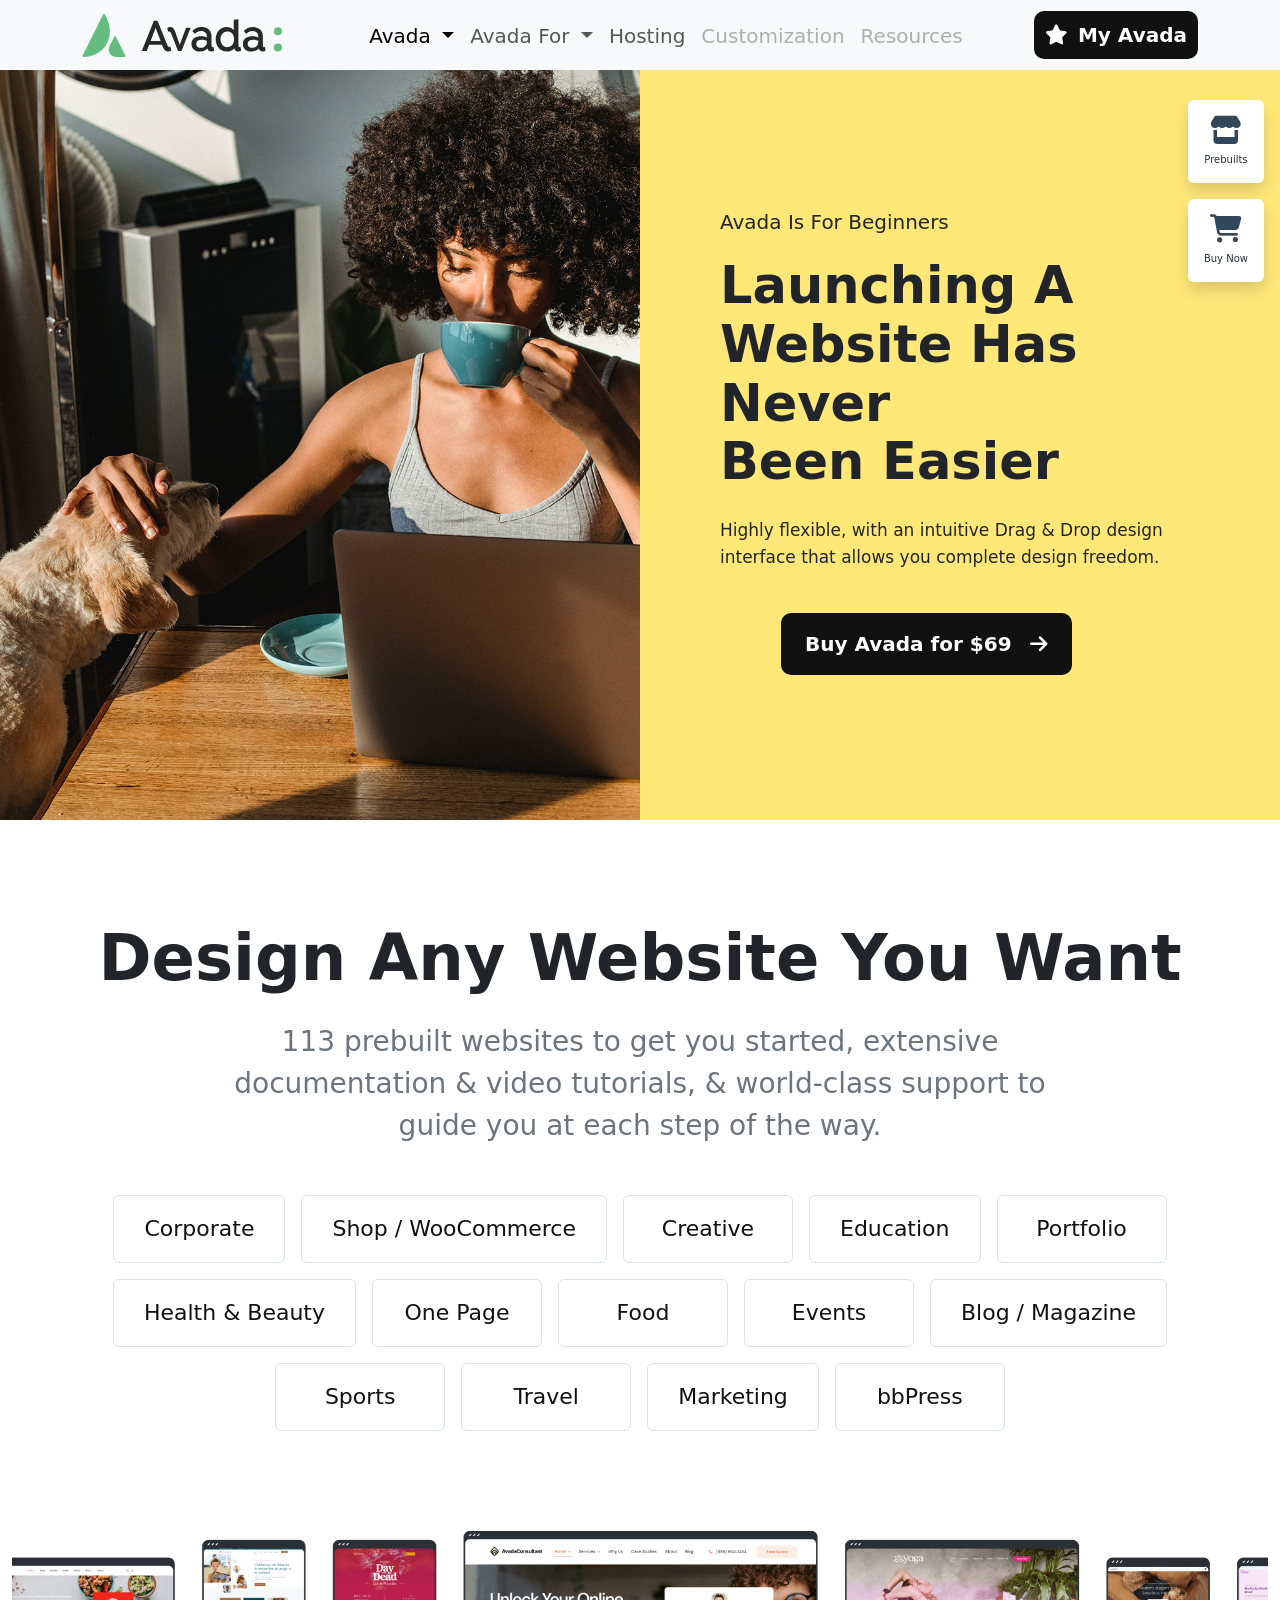
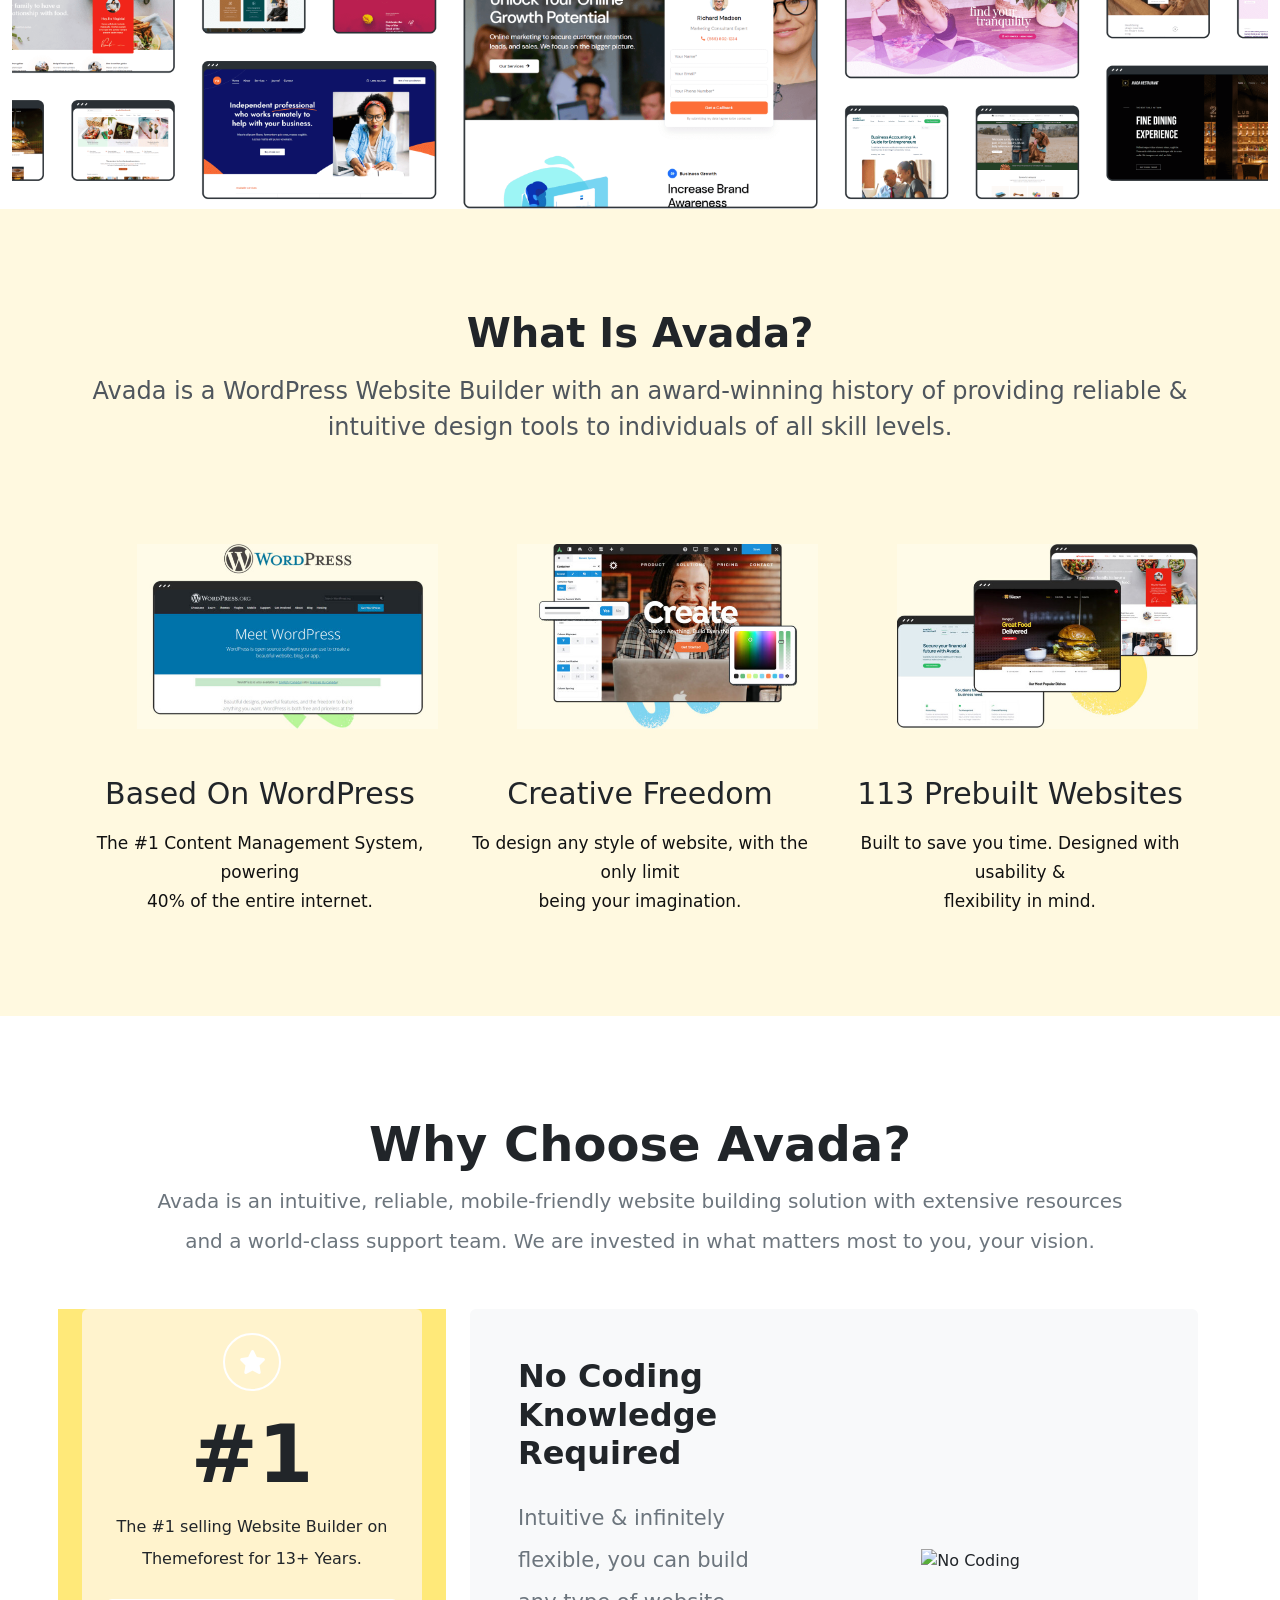
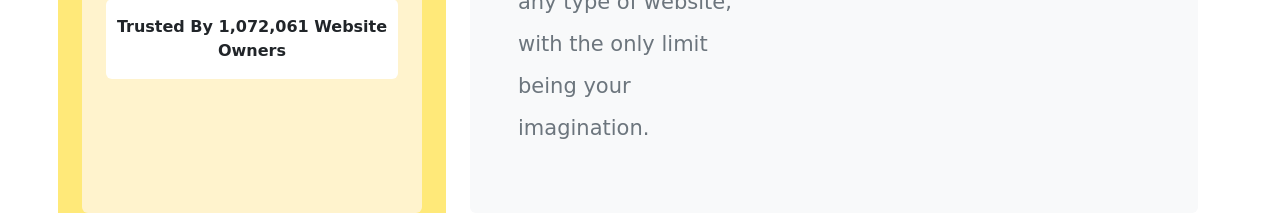
==== commit 4186cd78: "update begginner page" ====
--- a/beginners.html
+++ b/beginners.html
@@ -282,6 +282,28 @@
         </nav>
     </section>
     <!--Navbar section close here -->
+
+    <!-- Floating Sidebar Start here -->
+    <section>
+
+        <div class="floating-bar position-fixed end-0  me-3">
+
+            <a href="#"
+                class="float-box d-flex flex-column align-items-center justify-content-center bg-white rounded shadow text-decoration-none p-3 mb-3">
+                <i class="fa-solid fa-store fs-3"></i>
+                <span class="small mt-2">Prebuilts</span>
+            </a>
+
+            <a href="#"
+                class="float-box d-flex flex-column align-items-center justify-content-center bg-white rounded shadow text-decoration-none p-3">
+                <i class="fa-solid fa-cart-shopping fs-3"></i>
+                <span class="small mt-2">Buy Now</span>
+            </a>
+
+        </div>
+
+    </section>
+    <!-- Floating Sidebar close here -->
 
     <!-- beginner section start here -->
 
@@ -509,29 +531,63 @@
 
         <!-- Avada-image section end here -->
 
-        <!-----------------------------------------------------------  new  code start here ------------------------------------------------>
-
-        <!-- Floating Sidebar Start here -->
-        <section>
-
-            <div class="floating-bar position-fixed end-0  me-3">
-
-                <a href="#"
-                    class="float-box d-flex flex-column align-items-center justify-content-center bg-white rounded shadow text-decoration-none p-3 mb-3">
-                    <i class="fa-solid fa-store fs-3"></i>
-                    <span class="small mt-2">Prebuilts</span>
-                </a>
-
-                <a href="#"
-                    class="float-box d-flex flex-column align-items-center justify-content-center bg-white rounded shadow text-decoration-none p-3">
-                    <i class="fa-solid fa-cart-shopping fs-3"></i>
-                    <span class="small mt-2">Buy Now</span>
-                </a>
-
+        <!--new  code start here -->
+
+        <section class="w-avada">
+            <div class="container">
+                <div class="text-center mb-5">
+                    <h2 class="fw-bold display-5 text-dark">Why Choose Avada?</h2>
+                    <p class="fs-5 text-secondary lh-lg">
+                        Avada is an intuitive, reliable, mobile-friendly website building solution with extensive
+                        resources
+                        <br>
+                        and a world-class support team. We are invested in what matters most to you, your vision.
+                    </p>
+                </div>
+                <div class="row g-5">
+                    <div class="col-lg-4  bg-box">
+                        <div class="bg-warning-subtle rounded p-4 text-center h-100">
+                            <div class="border border-2 border-white rounded-circle d-flex align-items-center justify-content-center mx-auto mb-3"
+                                style="width:58px;height:58px;">
+                                <i class="fa-solid fa-star text-white fs-4"></i>
+                            </div>
+                            <h3 class="display-1 fw-bold text-dark mb-2">#1</h3>
+                            <p class="text-dark lh-lg mb-4">
+                                The #1 selling Website Builder on
+                                Themeforest for 13+ Years.
+                            </p>
+                            <div class="bg-white rounded py-3 px-2 fw-semibold mt-auto">
+                                Trusted By 1,072,061 Website Owners
+                            </div>
+                        </div>
+                    </div>
+                    <div class="col-lg-8">
+                        <div class="bg-light rounded p-5 h-100">
+                            <div class="row align-items-center h-100">
+                                <div class="col-md-5">
+                                    <h3 class="fw-bold fs-2 text-dark">
+                                        No Coding<br>
+                                        Knowledge<br>
+                                        Required
+                                    </h3>
+                                    <p class="text-secondary lh-lg">
+                                        Intuitive & infinitely flexible, you
+                                        can build any type of website,
+                                        with the only limit being your
+                                        imagination.
+                                    </p>
+                                </div>
+                                <div class="col-md-7 text-center">
+                                    <img src="images/no-coding.jpg" class="img-fluid" alt="No Coding">
+                                </div>
+                            </div>
+                        </div>
+                    </div>
+                </div>
             </div>
-
         </section>
-        <!-- Floating Sidebar close here -->
+
+        <!-- section end here -->
 
         <!-- footer section start here -->
         <!-- <footer class="footer bg-dark text-white">
--- a/css/style.css
+++ b/css/style.css
@@ -1616,5 +1616,47 @@
 
 .avada-imgs{
     padding-top: 100px;
+    padding-bottom: 100px;
     background-color: #fff9e0;
-}+}
+.w-avada{
+    padding-top: 100px;
+}
+.ml-rem{
+    margin-left: 7rem;
+    font-size: 105px;
+}
+.avada-number-card {
+    min-height: 394px;
+}
+.bg-box{
+    background-color: #ffe979;
+}
+
+
+
+
+
+
+
+
+
+
+
+
+
+
+/* --------------------------------------------------------------index.html first page media query start here------------------------------------------------- */
+@media (max-width: 768px){
+    .mar_box{
+        width:300px;
+        margin-bottom: 2.5rem;
+    }
+    .design-banner h2{
+        font-size:2.6rem;
+    }
+    .builder-text h2{
+        font-size: 2.5rem;
+    }
+}
+/* --------------------------------------------------------------index.html first page media query end here------------------------------------------------- */
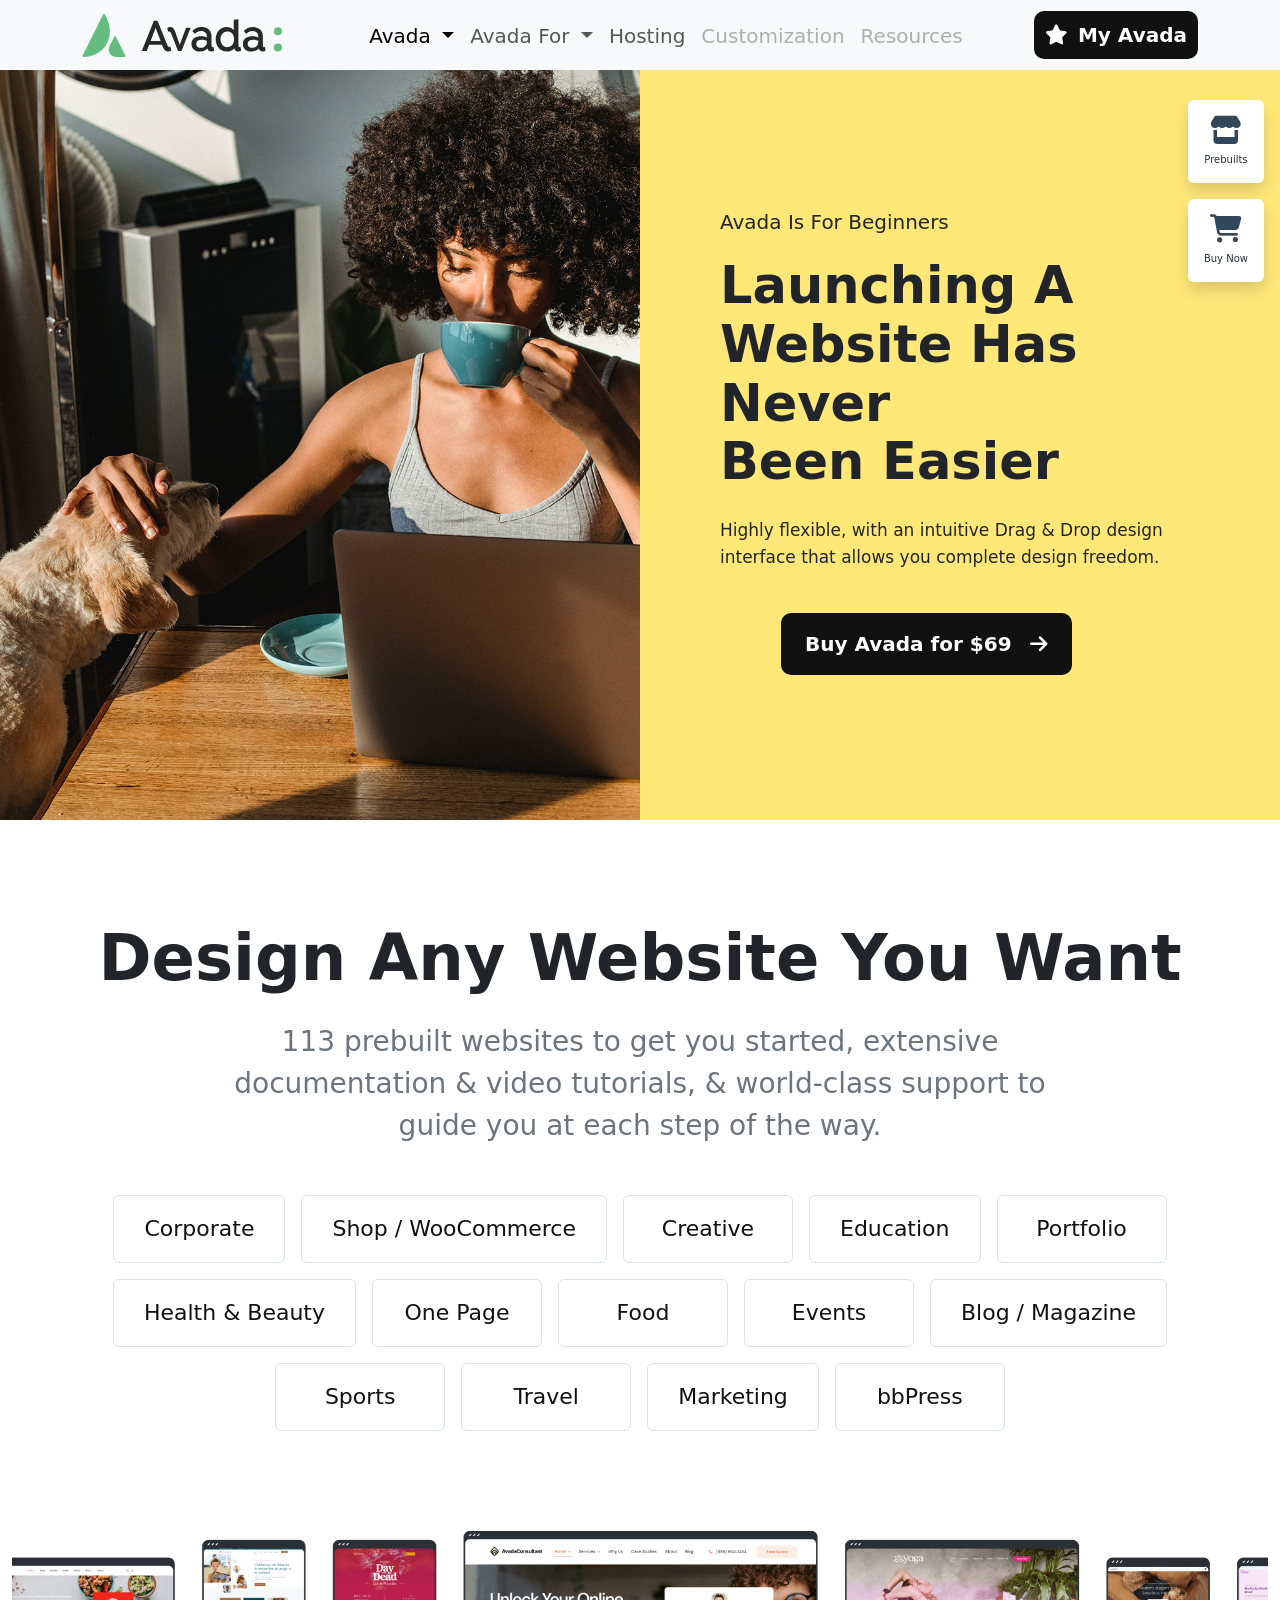
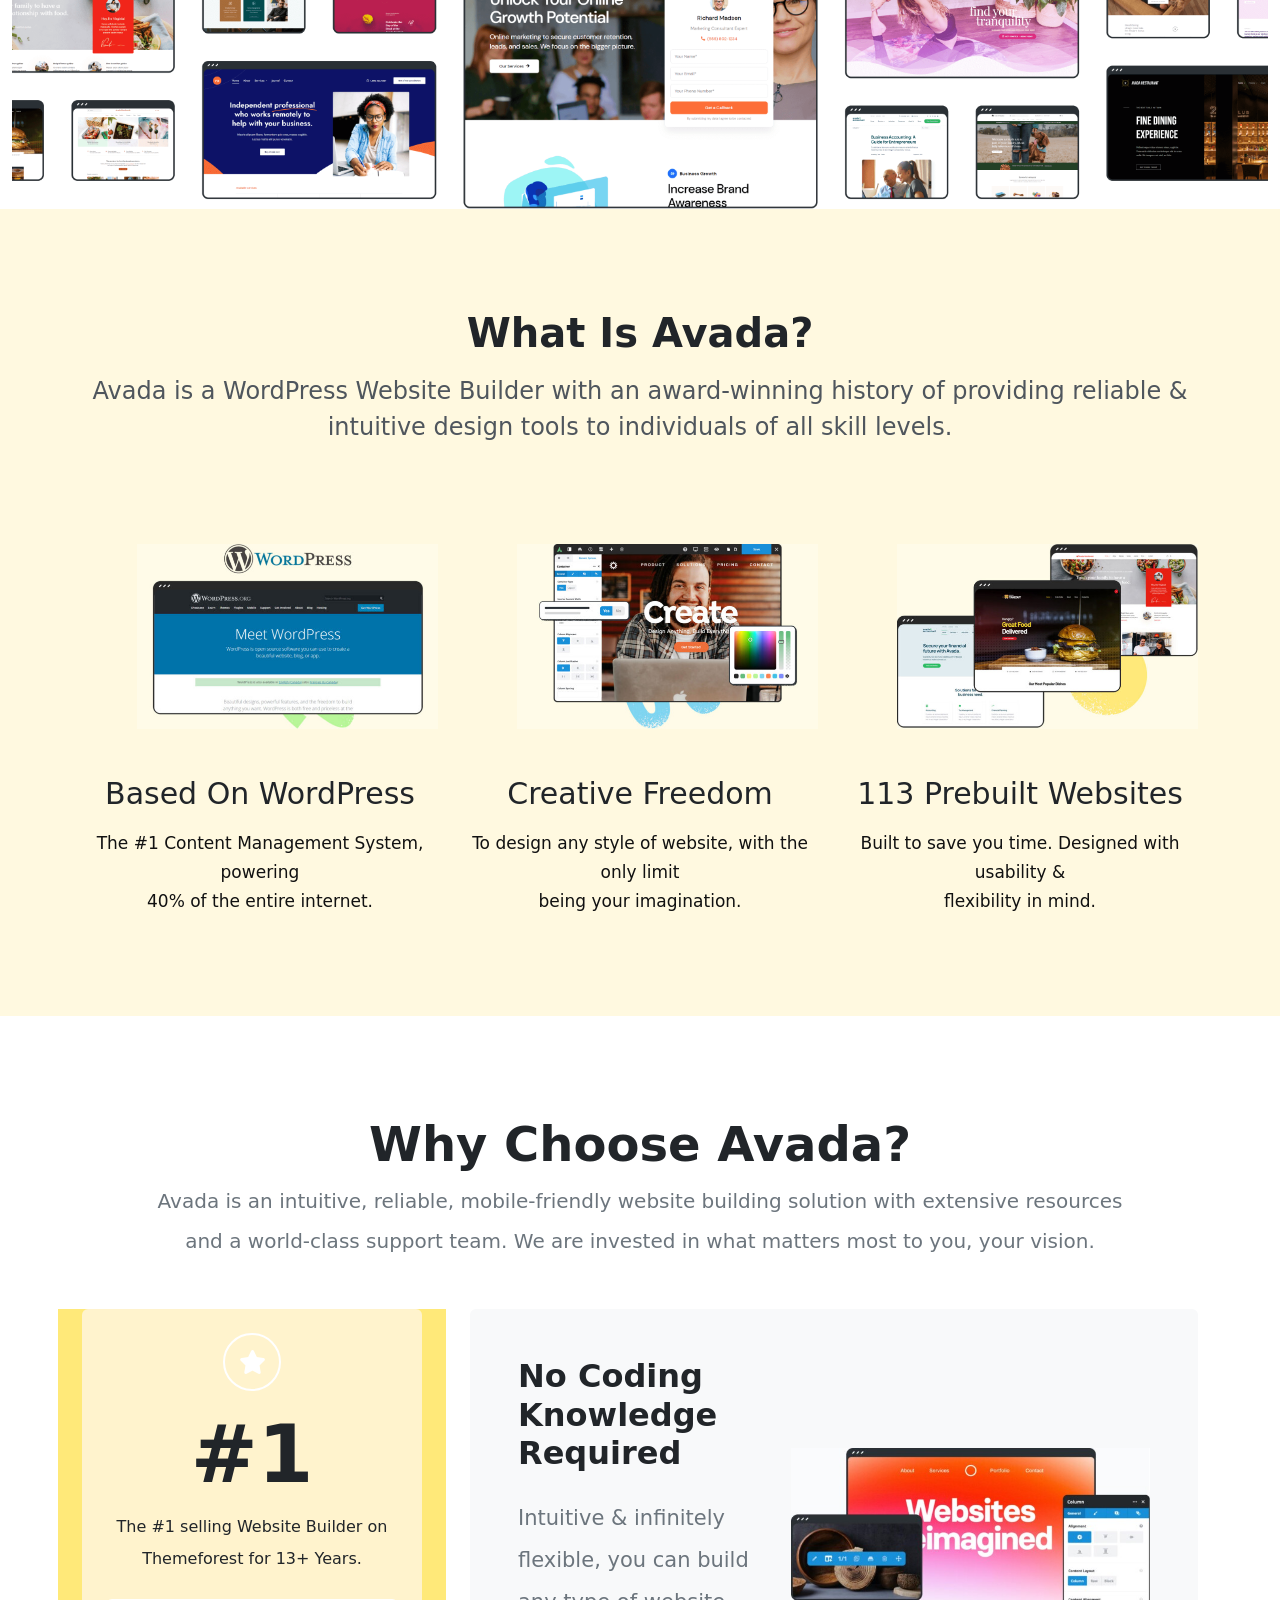
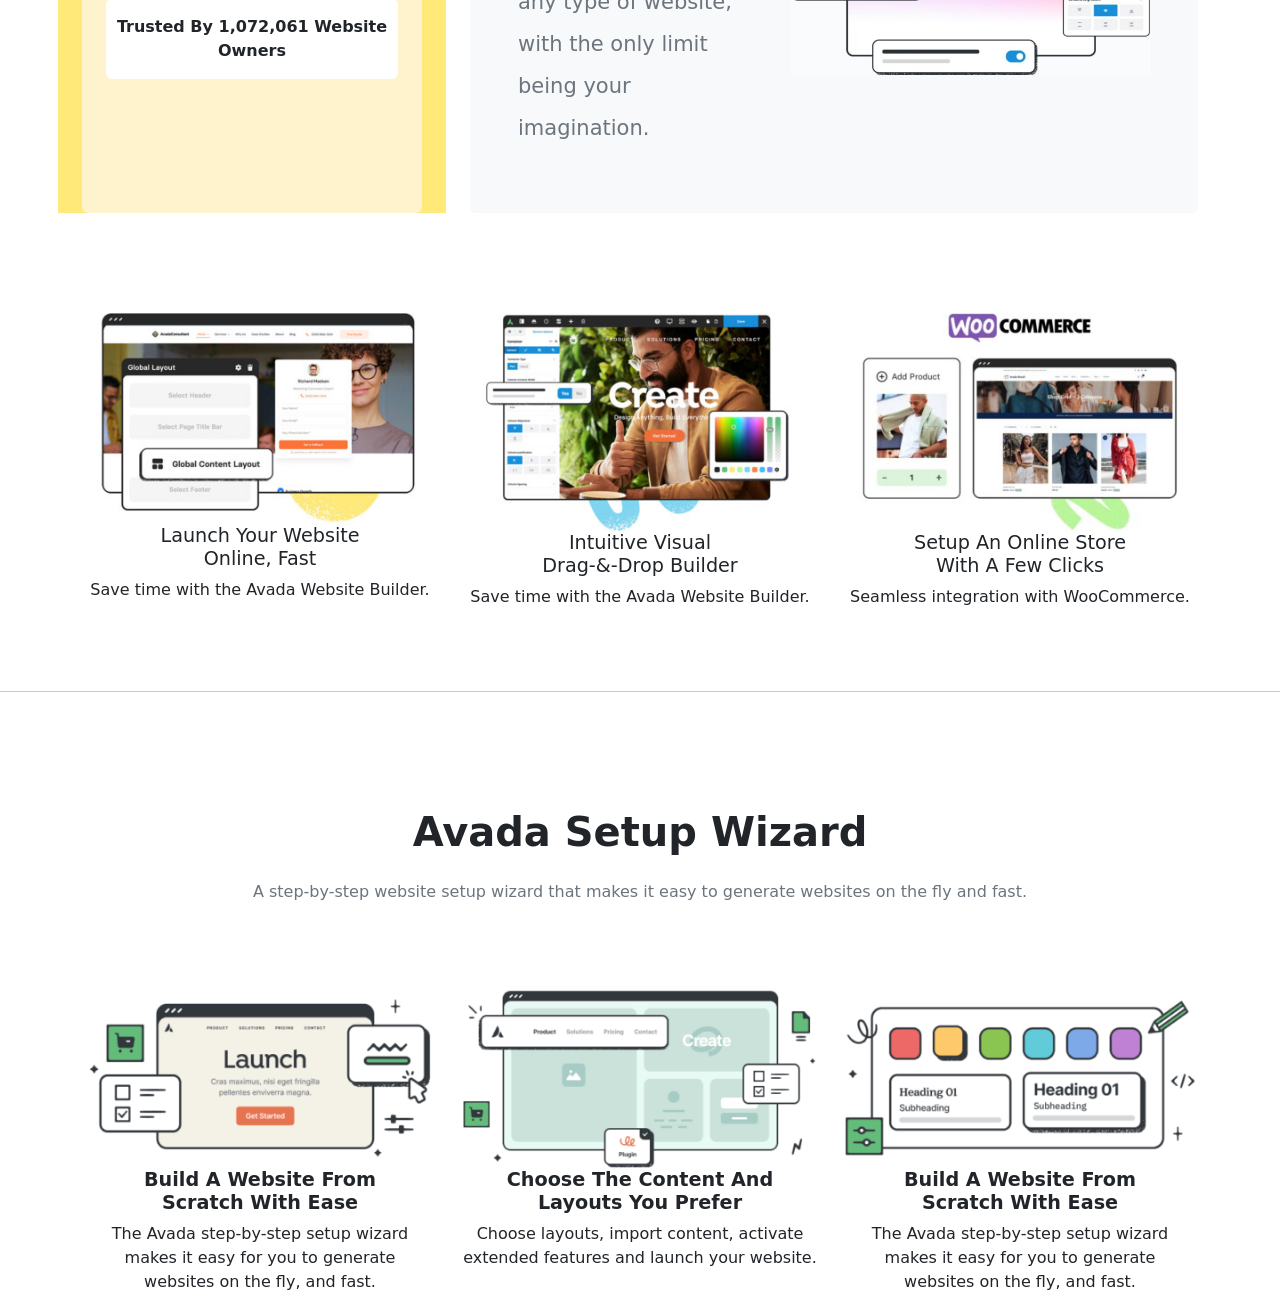
==== commit 312c7ea2: "update page" ====
--- a/beginners.html
+++ b/beginners.html
@@ -531,7 +531,7 @@
 
         <!-- Avada-image section end here -->
 
-        <!--new  code start here -->
+        <!--why-avada  code start here -->
 
         <section class="w-avada">
             <div class="container">
@@ -578,7 +578,7 @@
                                     </p>
                                 </div>
                                 <div class="col-md-7 text-center">
-                                    <img src="images/no-coding.jpg" class="img-fluid" alt="No Coding">
+                                    <img src="images/no-coding-2-600x380.jpg" class="img-fluid" alt="No Coding">
                                 </div>
                             </div>
                         </div>
@@ -587,7 +587,109 @@
             </div>
         </section>
 
-        <!-- section end here -->
+        <!--  why-avada section end here -->
+
+        <!-- three images section start here  -->
+
+        <section class="three-img">
+            <div class="container">
+                <div class="row">
+                    <div class="col-md-4">
+                        <img src="images/website-builder-2-400x237.jpg" class="img-fluid" alt="website-builder images">
+                        <h2 class="font-rem text-center">Launch Your Website
+                            <br>
+                            Online, Fast
+                        </h2>
+                        <p class="text-center">Save time with the Avada Website Builder.</p>
+                    </div>
+                    <div class="col-md-4">
+                        <img src="images/drag-drop-4-400x245.jpg" class="img-fluid" alt="drag-drop">
+                        <h2 class="font-rem text-center">Intuitive Visual
+                            <br>
+                            Drag-&-Drop Builder
+                        </h2>
+                        <p class="text-center">Save time with the Avada Website Builder.</p>
+                    </div>
+                    <div class="col-md-4">
+                        <img src="images/started-4-400x245.jpg" class="img-fluid" alt="started image">
+                        <h2 class="font-rem text-center">Setup An Online Store
+                            <br>
+                            With A Few Clicks
+                        </h2>
+                        <p class="text-center">Seamless integration with WooCommerce.</p>
+                    </div>
+                </div>
+            </div>
+        </section>
+
+        <!--three images section end here-->
+
+        <!--horizental line start here-->
+        <hr>
+        <!--horizental line end here-->
+
+        <!-- Avada setup Wizard section start here -->
+
+        <section class="s-Wizard">
+            <div class="container">
+                <div class="row">
+                    <div class="col">
+                        <h2 class="fs-1 fw-bold text-center">Avada Setup Wizard</h2>
+                        <p class="text-center text-secondary mt-4">A step-by-step website setup wizard that makes it
+                            easy to
+                            generate websites on the fly and fast.</p>
+                    </div>
+
+                </div>
+                <div class="row mt-5">
+                    <div class="col">
+                        <img src="images/setup-wizard-7-400x202.webp" class="img-fluid card-body"
+                            alt="setup-wizard image">
+                        <h3 class="font-rem fw-semibold text-center">Build A Website From
+                            <br>
+                            Scratch With Ease
+                        </h3>
+                        <p class="text-center">The Avada step-by-step setup wizard
+                            <br>
+                            makes it easy for you to generate
+                            <br>
+                            websites on the fly, and fast.
+                        </p>
+                    </div>
+                    <div class="col">
+                        <img src="images/setup-wizard-5-400x202.webp" class="img-fluid card-body"
+                            alt="setup-wizard image">
+                        <h3 class="font-rem fw-semibold text-center">Choose The Content And
+                            <br>
+                            Layouts You Prefer
+                        </h3>
+                        <p class="text-center">Choose layouts, import content, activate extended features and launch
+                            your website.
+                        </p>
+                    </div>
+                    <div class="col">
+                        <img src="images/setup-wizard-6-400x202.webp" class="img-fluid card-body"
+                            alt="setup-wizard image">
+                        <h3 class="font-rem fw-semibold text-center">Build A Website From
+                            <br>
+                            Scratch With Ease
+                        </h3>
+                        <p class="text-center">The Avada step-by-step setup wizard
+                            <br>
+                            makes it easy for you to generate
+                            <br>
+                            websites on the fly, and fast.
+                        </p>
+                    </div>
+                </div>
+            </div>
+        </section>
+
+        <!--- Avada setup Wizard section end here --->
+
+
+
+
 
         <!-- footer section start here -->
         <!-- <footer class="footer bg-dark text-white">
--- a/css/style.css
+++ b/css/style.css
@@ -1632,9 +1632,16 @@
 .bg-box{
     background-color: #ffe979;
 }
-
-
-
+.font-rem{
+    font-size: 1.2rem;
+}
+.three-img{
+    padding-top: 100px;
+    padding-bottom: 50px;
+}
+.s-Wizard{
+    padding-top: 100px;
+}
 
 
 
